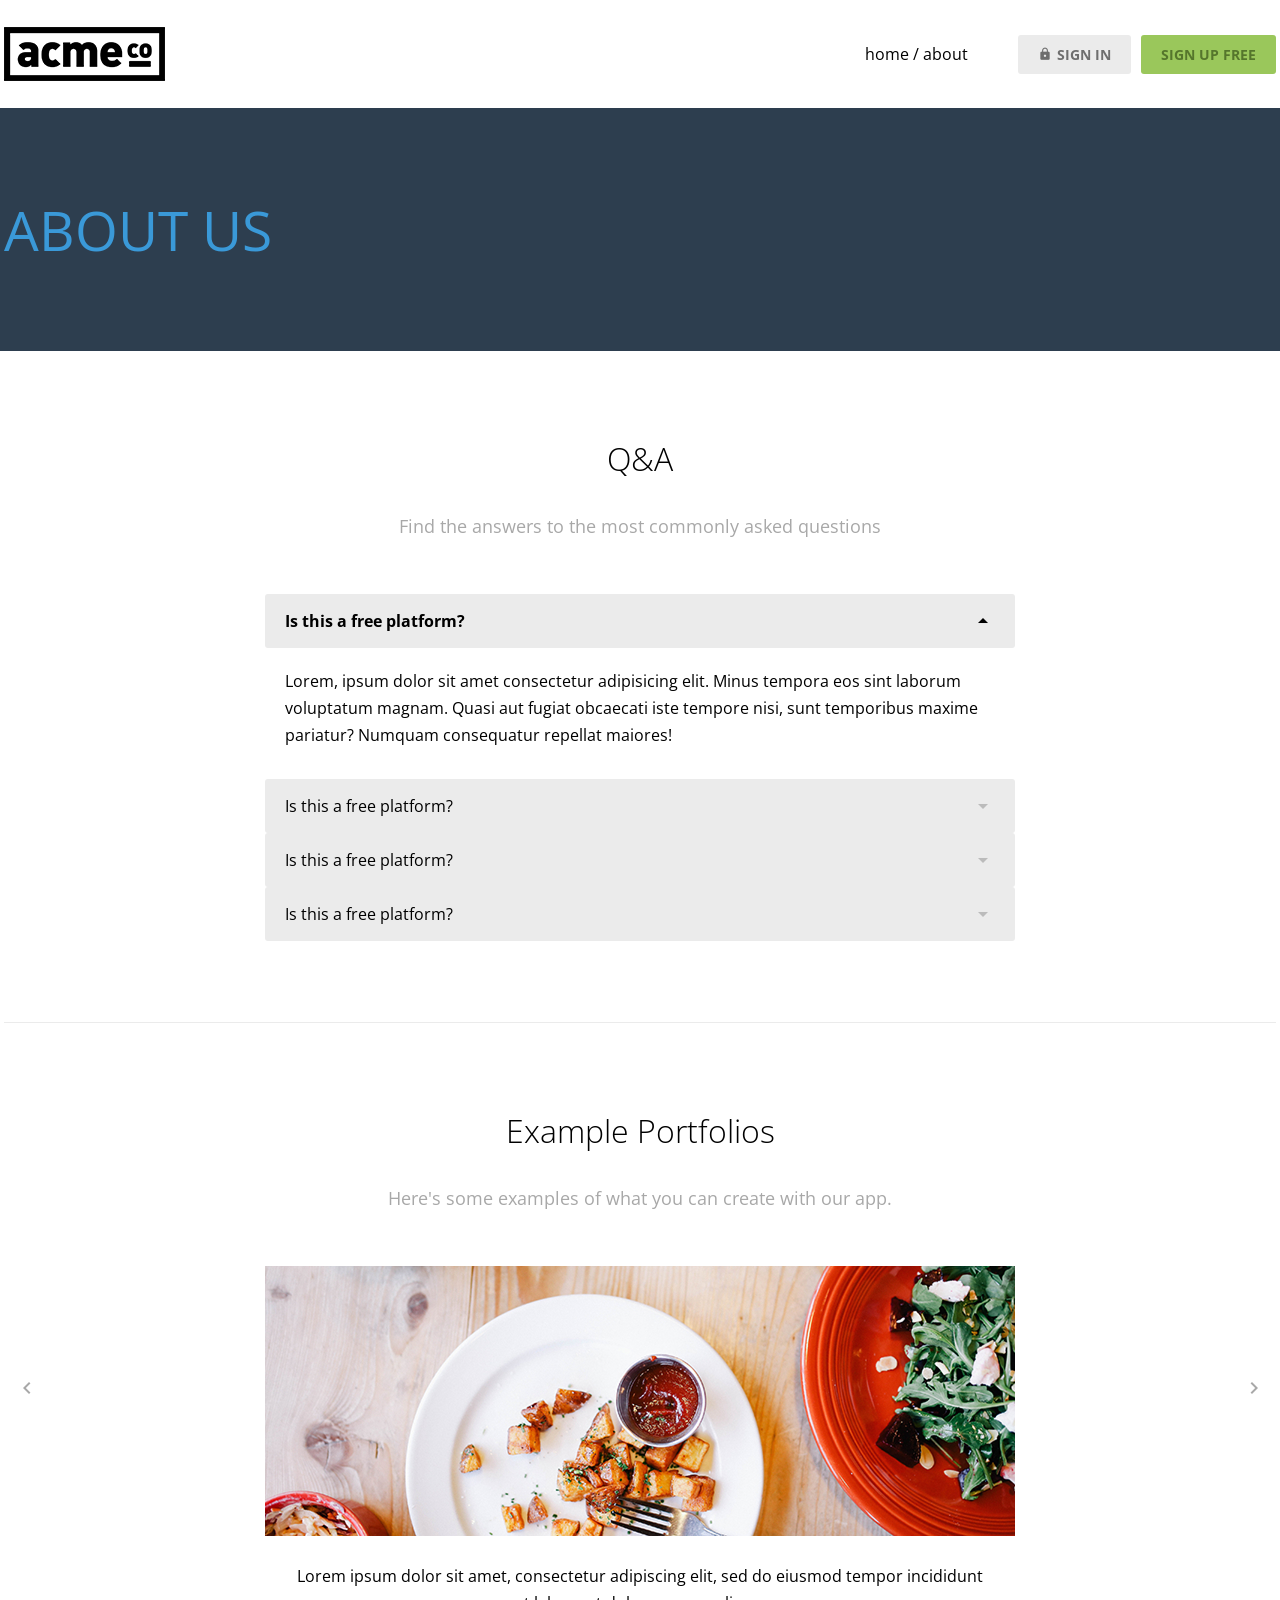
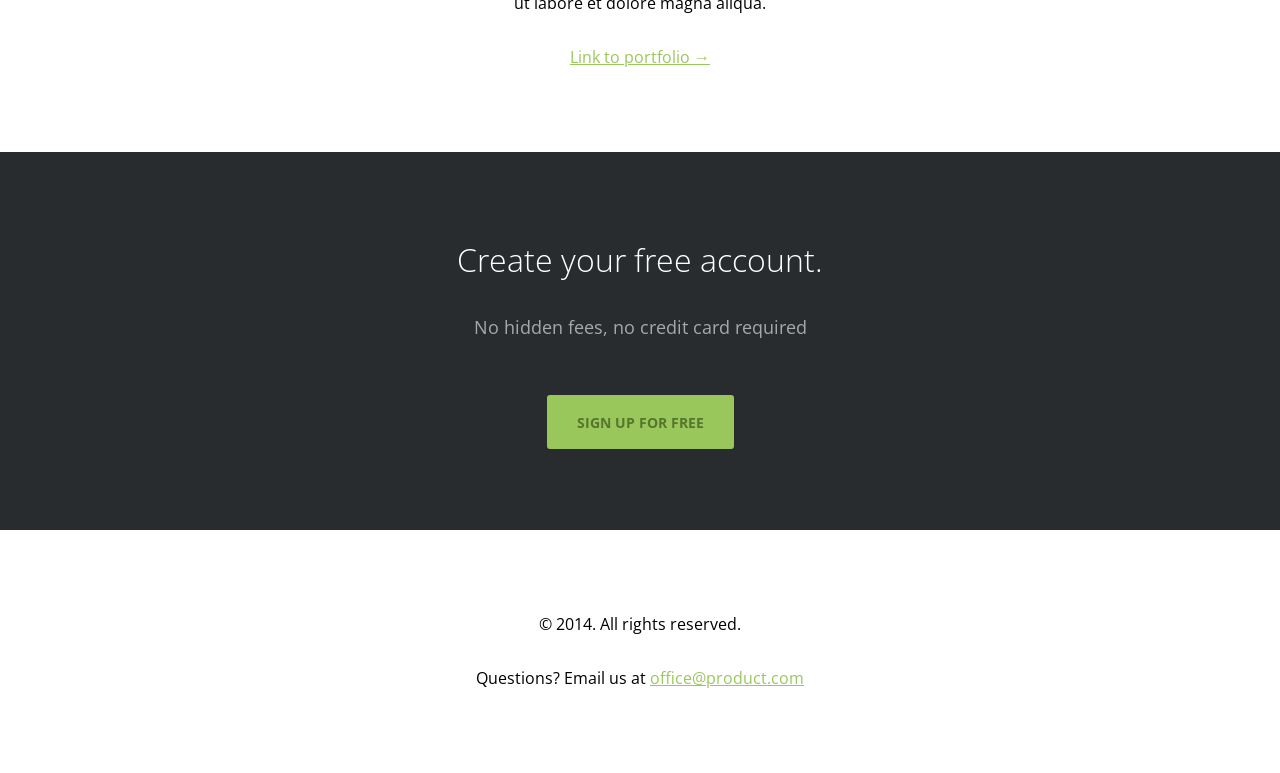
==== about.html @ c039abd8 "feat: about HTML/CSS 추가" ====
<!doctype html>
<html lang="en">
  <head>
    <meta charset="UTF-8" />
    <meta name="viewport" content="width=device-width, initial-scale=1.0" />
    <title>About - ACME</title>
    <link rel="preconnect" href="https://fonts.googleapis.com" />
    <link rel="preconnect" href="https://fonts.gstatic.com" crossorigin />
    <link
      href="https://fonts.googleapis.com/css2?family=Open+Sans:ital,wght@0,300..800;1,300..800&display=swap"
      rel="stylesheet"
    />
    <link href="https://fonts.googleapis.com/icon?family=Material+Icons" rel="stylesheet" />
    <link rel="stylesheet" href="css/common.css" />
    <link rel="stylesheet" href="css/about.css" />
  </head>

  <body>
    <header class="d-flex justify-content-between">
      <div class="container d-flex justify-content-between align-items-center">
        <h1 class="logo">
          <a href="index.html">
            <img src="images/logo.png" alt="ACME Logo" />
            <span class="hidden">ACME</span>
          </a>
        </h1>
        <nav>
          <ul class="d-flex align-items-center">
            <li>
              <a href="">home</a>
              /
              <a href="">about</a>
            </li>
            <li>
              <a href="#" class="btn btn-secondary">
                <span class="material-icons">lock</span>
                sign in
              </a>
            </li>
            <li>
              <a href="#" class="btn btn-primary">sign up free</a>
            </li>
          </ul>
        </nav>
      </div>
    </header>

    <main>
      <section class="hero inner-pd">
        <div class="container">
          <h2 class="text-heading-xl">about us</h2>
        </div>
      </section>
      <section class="qna container inner-pd">
        <div class="header d-flex flex-column g-1">
          <h3 class="text-body-l">Q&amp;A</h3>
          <p class="text-body-m-plus">Find the answers to the most commonly asked questions</p>
        </div>
        <ul class="qnalist">
          <li class="active">
            <h4 class="question">
              Is this a free platform?
              <span class="material-icons">arrow_drop_down</span>
            </h4>
            <div class="answer">
              <p>
                Lorem, ipsum dolor sit amet consectetur adipisicing elit. Minus tempora eos sint
                laborum voluptatum magnam. Quasi aut fugiat obcaecati iste tempore nisi, sunt
                temporibus maxime pariatur? Numquam consequatur repellat maiores!
              </p>
            </div>
          </li>
          <li>
            <h4 class="question">
              Is this a free platform?
              <span class="material-icons">arrow_drop_down</span>
            </h4>
            <div class="answer">
              <p>
                Lorem, ipsum dolor sit amet consectetur adipisicing elit. Minus tempora eos sint
                laborum voluptatum magnam. Quasi aut fugiat obcaecati iste tempore nisi, sunt
                temporibus maxime pariatur? Numquam consequatur repellat maiores!
              </p>
            </div>
          </li>
          <li>
            <h4 class="question">
              Is this a free platform?
              <span class="material-icons">arrow_drop_down</span>
            </h4>
            <div class="answer">
              <p>
                Lorem, ipsum dolor sit amet consectetur adipisicing elit. Minus tempora eos sint
                laborum voluptatum magnam. Quasi aut fugiat obcaecati iste tempore nisi, sunt
                temporibus maxime pariatur? Numquam consequatur repellat maiores!
              </p>
            </div>
          </li>
          <li>
            <h4 class="question">
              Is this a free platform?
              <span class="material-icons">arrow_drop_down</span>
            </h4>
            <div class="answer">
              <p>
                Lorem, ipsum dolor sit amet consectetur adipisicing elit. Minus tempora eos sint
                laborum voluptatum magnam. Quasi aut fugiat obcaecati iste tempore nisi, sunt
                temporibus maxime pariatur? Numquam consequatur repellat maiores!
              </p>
            </div>
          </li>
        </ul>
      </section>

      <hr class="container" />

      <section class="portfolio slidewrapper container inner-pd">
        <div class="header d-flex flex-column g-1">
          <h3 class="text-body-l">Example Portfolios</h3>
          <p class="text-body-m-plus">Here's some examples of what you can create with our app.</p>
        </div>
        <ul class="slidecontainer">
          <li>
            <img src="images/portfolio_01.jpg" alt="portfolio_01" />
            <p>
              Lorem ipsum dolor sit amet, consectetur adipiscing elit, sed do eiusmod tempor
              incididunt ut labore et dolore magna aliqua.
            </p>
            <a href="" class="text-link">Link to portfolio &rarr;</a>
          </li>
          <li>
            <img src="images/portfolio_01.jpg" alt="portfolio_01" />
            <p>
              Lorem ipsum dolor sit amet, consectetur adipiscing elit, sed do eiusmod tempor
              incididunt ut labore et dolore magna aliqua.
            </p>
            <a href="" class="text-link">Link to portfolio &rarr;</a>
          </li>
          <li>
            <img src="images/portfolio_01.jpg" alt="portfolio_01" />
            <p>
              Lorem ipsum dolor sit amet, consectetur adipiscing elit, sed do eiusmod tempor
              incididunt ut labore et dolore magna aliqua.
            </p>
            <a href="" class="text-link">Link to portfolio &rarr;</a>
          </li>
        </ul>

        <button type="button" class="button prev">
          <span class="material-icons">chevron_left</span>
        </button>

        <button type="button" class="button next">
          <span class="material-icons">chevron_right</span>
        </button>
      </section>

      <section class="cta inner-pd d-flex flex-column align-items-center g-2">
        <div class="content d-flex flex-column g-1">
          <h3 class="text-body-l">Create your free account.</h3>
          <p class="text-body-m-plus">No hidden fees, no credit card required</p>
        </div>
        <a href="#" class="btn btn-primary big">sign up for free</a>
      </section>
    </main>

    <footer class="inner-pd d-flex flex-column align-items-center g-1">
      <p>&copy; 2014. All rights reserved.</p>
      <p>Questions? Email us at <a href="#" class="text-link">office@product.com</a></p>
    </footer>
  </body>
</html>
---- css/common.css ----
@import url("normalize.css");
@import url("reset.css");
@import url("flex-utility.css");

:root {
  /* 
  디자인 참조 링크 : 
  https://www.figma.com/design/KoHPPsMvZQxFkoIPiuH5T0/MY-ACME?node-id=21-172&t=XXuLpfD0QjoBIcXL-1
   */

  /* Layout */
  --base-unit: 27px;
  --base-font: 16px;

  /* Color styles */
  --black: rgba(44, 44, 44, 1);
  --medium--gray: rgba(110, 110, 110, 1);
  --light--gray: rgba(168, 168, 168, 1);
  --super--light--gray: rgba(235, 235, 235, 1);
  --white: rgba(255, 255, 255, 1);

  --primary: rgba(154, 199, 91, 1);
  --secondary: rgba(85, 118, 44, 1);
  --hero: rgba(45, 62, 79, 1);
  --hero--title: rgba(58, 153, 216, 1);
  --medium-blue: rgba(67, 156, 207, 1);
  --light-blue: rgba(72, 157, 205, 1);
  --c-t-a: rgba(41, 44, 46, 1);

  /* Text-size styles */
  --heading--x-l: calc(var(--base-font) * 3.4375);
  --heading--s: calc(var(--base-font) * 1.5);
  --body--l: calc(var(--base-font) * 2);
  --body--m: var(--base-font);
  --body--m-plus: calc(var(--base-font) * 1.125);
  --nav--item: calc(var(--base-font) * 0.875);
  --link: var(--base-font);
  --button---secondary: calc(var(--base-font) * 0.875);
  --button---primary: calc(var(--base-font) * 0.875);
}

body {
  /* font-family: "Open Sans", sans-serif;
  font-size: var(--base-font);
  line-height: var(--base-unit); */
  font:
    var(--base-font)/var(--base-unit) "Open Sans",
    sans-serif;
}

/* 폰트 위계 */
.text-heading-xl {
  font-size: var(--heading--x-l);
  line-height: calc(var(--base-unit) * 3);
  color: var(--hero--title);
  text-transform: uppercase;
  letter-spacing: 2%;
}

.text-heading-s {
  font-size: var(--heading--s);
  line-height: var(--base-unit);
}

.text-body-l {
  font-size: var(--body--l);
  line-height: calc(var(--base-unit) * 2);
  font-weight: 300;
  text-align: center;
}

.text-body-m {
  font-size: var(--body--m);
  line-height: var(--base-unit);
}

.text-body-m-plus {
  font-size: var(--body--m-plus);
  line-height: var(--base-unit);
  text-align: center;
  color: var(--light--gray);
}

.text-nav {
  font-size: var(--nav--item);
  font-weight: bold;
  text-transform: uppercase;
}

.text-link {
  text-decoration: underline;
  font-size: var(--link);
  color: var(--primary);
}

/* 링크 버튼 */

.btn {
  height: 39px;
  background: var(--super--light--gray);
  border-radius: 3px;
  padding: 0 20px;
  display: inline-flex;
  color: var(--medium--gray);
  align-items: center;
  font-size: calc(var(--base-font) * 0.875);
  font-weight: bold;
  gap: 5px;
  text-transform: uppercase;
}

.btn .material-icons {
  font-size: 14px;
}

.btn.big {
  height: calc(var(--base-unit) * 2);
  padding: 0 30px;
}

.btn-primary {
  background: var(--primary);
  color: var(--secondary);
}

/* 폼 요소 */

.hero {
  background: var(--hero);
}

form {
  width: 350px;
  display: flex;
  flex-direction: column;
  gap: 10px;
}

form .field {
  height: calc(var(--base-unit) * 2);
  background: var(--white);
  border-radius: 3px;
  padding: 0 20px;
  display: flex;
  align-items: center;
  color: var(--light--gray);
}

form .field input {
  font-style: italic;
  color: var(--black);
}

form .field input::placeholder {
  color: var(--super--light--gray);
}

form button {
  height: calc(var(--base-unit) * 2);
  border: 1px solid var(--white);
  border-radius: 3px;
  text-transform: uppercase;
  font-size: var(--body--m-plus);
  font-weight: bold;
  color: var(--white);
  display: flex;
  justify-content: center;
  align-items: center;
}

/* 레이아웃 */

.container {
  width: 1272px;
  margin: 0 auto;
}

.inner-pd {
  padding: calc(var(--base-unit) * 3) 0;
}

.inner-top-pd {
  padding-top: calc(var(--base-unit) * 3);
}

hr {
  border: none;
  /* border-top: 1px solid var(--super--light--gray); */
  height: 1px;
  background: var(--super--light--gray);
}

section .header {
  margin-bottom: calc(var(--base-unit) * 2);
}

/* 헤더 */

body > header {
  background: var(--white);
  padding: var(--base-unit) 0;
  box-shadow: 0 4px 5px rgba(0, 0, 0, 0.1);
}

.hidden {
  position: absolute;
  clip-path: inset(50%);
  width: 1px;
  height: 1px;
  overflow: hidden;
}

header nav ul {
  gap: 10px;
}

header nav ul li:first-child {
  margin-right: 40px;
}

/* 슬라이드 */

.slidewrapper {
  position: relative;
  overflow: hidden;
}

.slidecontainer {
  width: 300%; /* js 부모 너비파악, 슬라이드 개수 파악, 너비 계산 지정할 예정 */
  display: flex;
  transition: 0.3s ease-out;
}

.slidecontainer li {
  width: 100%;
  display: flex;
  flex-direction: column;
  align-items: center;
  gap: var(--base-unit);
}

.slidecontainer li > p {
  width: 700px;
  text-align: center;
}

.slidewrapper button {
  width: 45px;
  height: 45px;
  display: flex;
  justify-content: center;
  align-items: center;
  color: var(--light--gray);
  cursor: pointer;
  position: absolute;
  top: 50%;
  transform: translateY(-50%);
}

.slidewrapper button.prev {
  left: 0;
}
.slidewrapper button.next {
  right: 0;
}

/* CTA */

.cta {
  background: var(--c-t-a);
}
.cta h3 {
  color: var(--white);
}
---- css/about.css ----
.qnalist {
  width: 750px;
  margin: 0 auto;
}

.qnalist li.active .question span {
  opacity: 1;
  transform: rotate(180deg);
}

.qnalist .question {
  background: var(--super--light--gray);
  height: calc(var(--base-unit) * 2);
  display: flex;
  justify-content: space-between;
  align-items: center;
  padding: 0 20px;
  border-radius: 3px;
}

.qnalist .question span {
  opacity: 0.2;
  color: #000;
  transition: 0.35s;
}

.qnalist .answer {
  display: flex;
  height: 0;
  overflow: hidden;
  flex-direction: column;
  gap: 27px;
  padding: 0 20px;
  background: var(--white);
  transition: 0.35s;
}

.qnalist li.active .question {
  font-weight: bold;
}

.qnalist li.active .answer {
  height: auto;
  padding: 20px 20px 30px;
}
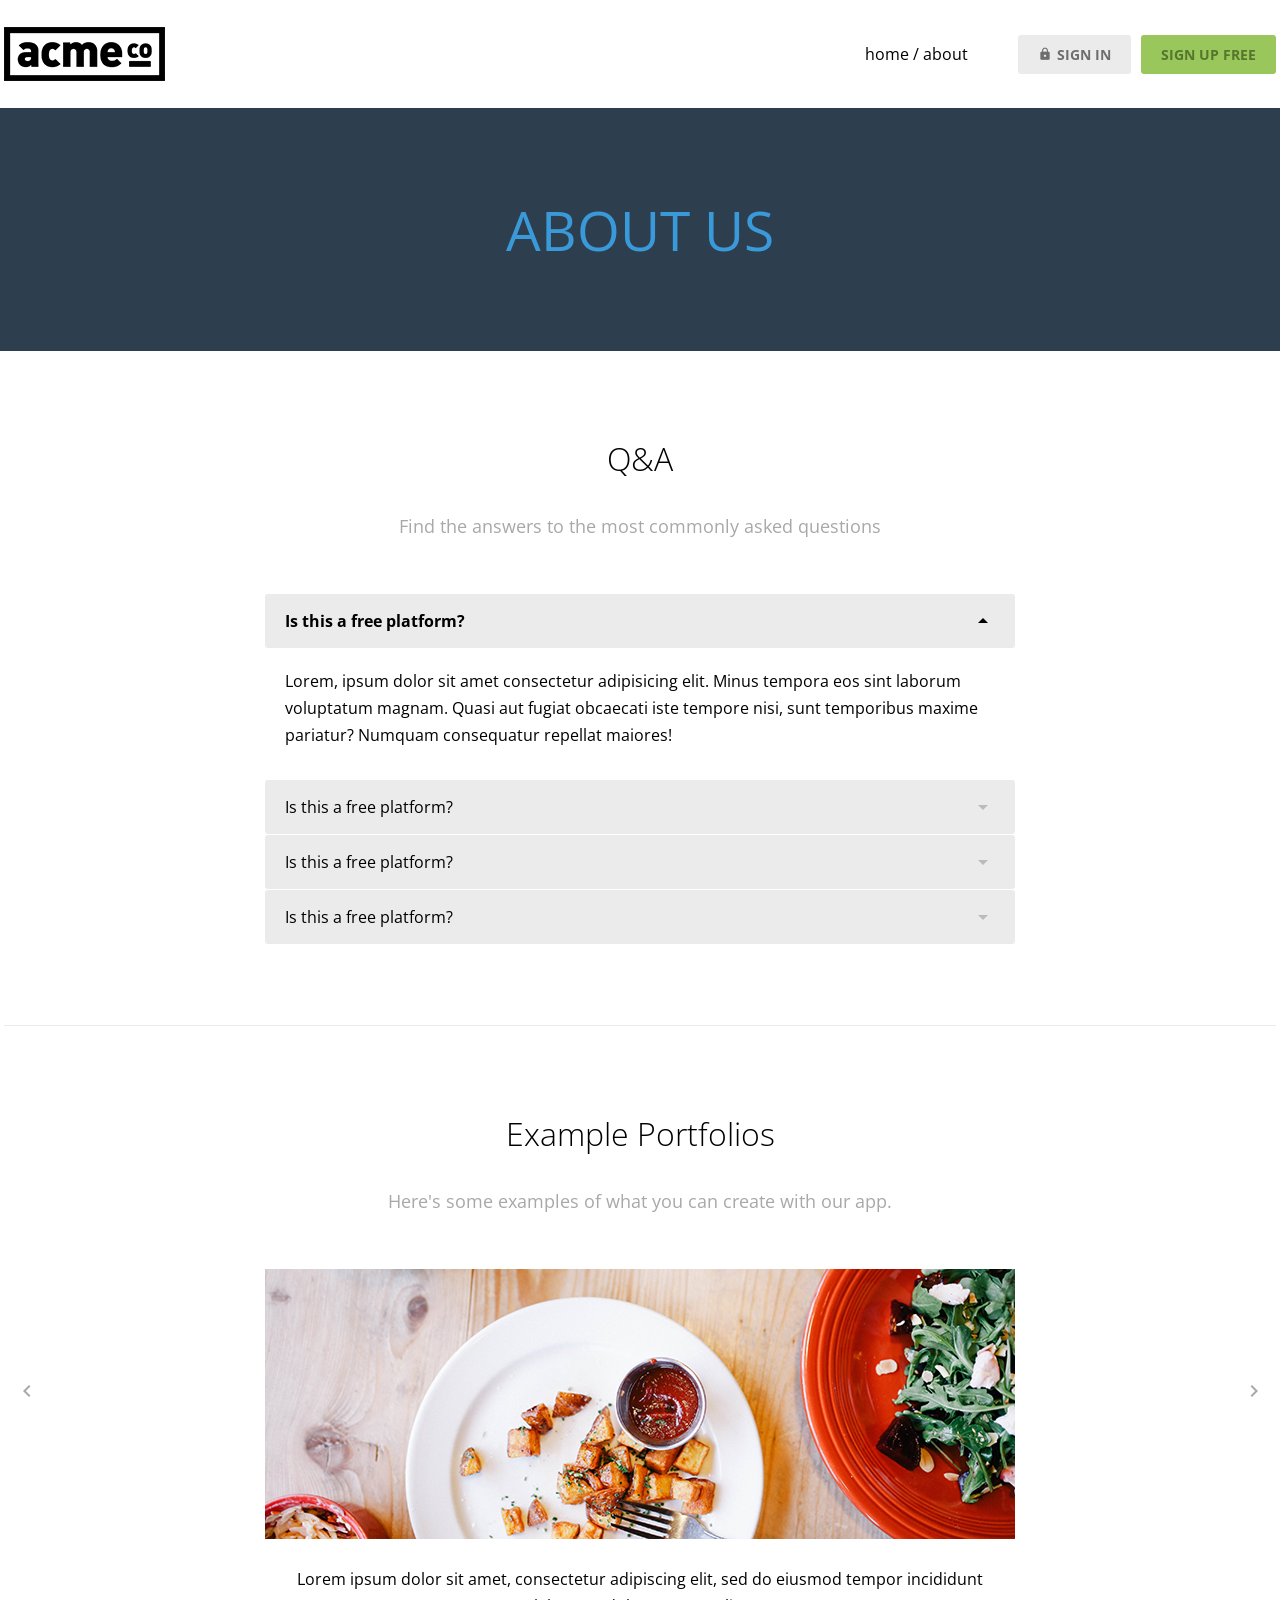
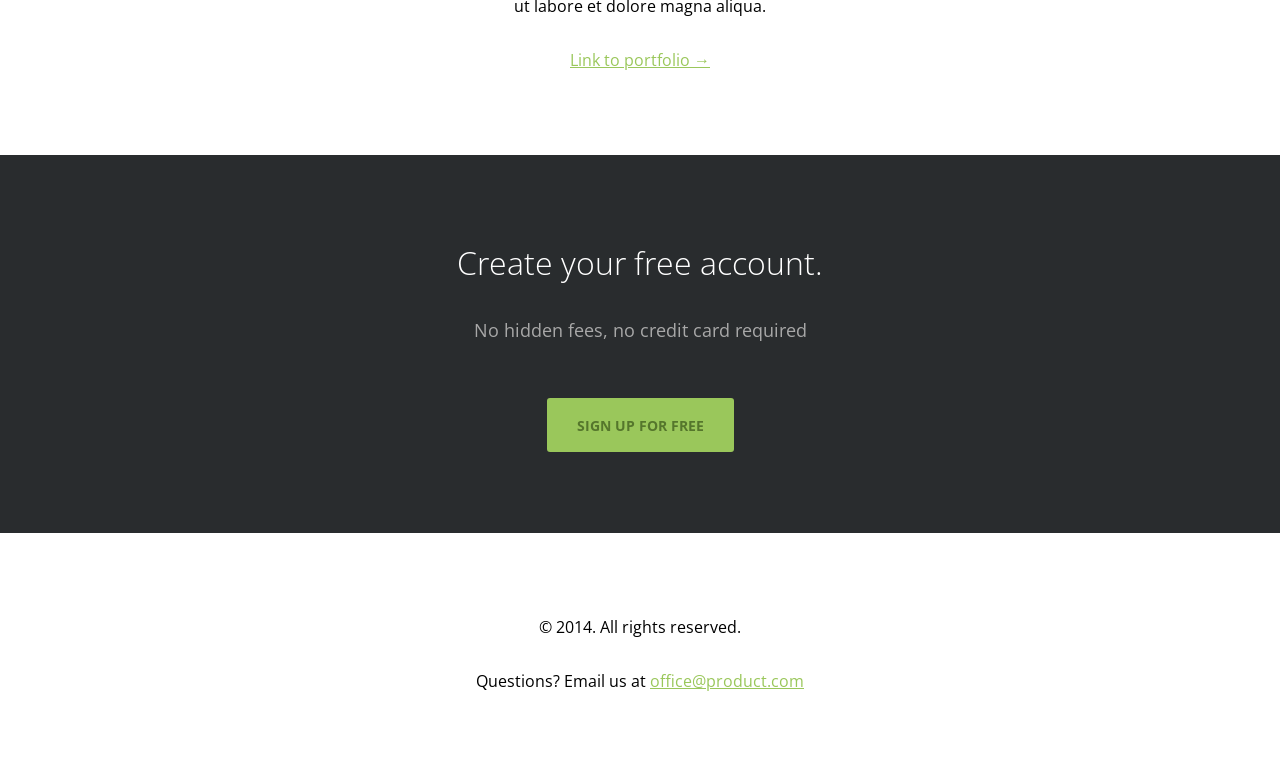
==== commit 6eefe9ca: "style: feedback 툴팁" ====
--- a/about.html
+++ b/about.html
@@ -48,7 +48,7 @@
     <main>
       <section class="hero inner-pd">
         <div class="container">
-          <h2 class="text-heading-xl">about us</h2>
+          <h2 class="text-heading-xl text-center">about us</h2>
         </div>
       </section>
       <section class="qna container inner-pd">
@@ -56,7 +56,7 @@
           <h3 class="text-body-l">Q&amp;A</h3>
           <p class="text-body-m-plus">Find the answers to the most commonly asked questions</p>
         </div>
-        <ul class="qnalist">
+        <ul class="qnalist d-flex flex-column">
           <li class="active">
             <h4 class="question">
               Is this a free platform?
--- a/css/common.css
+++ b/css/common.css
@@ -146,9 +146,19 @@
   color: var(--light--gray);
 }
 
+form .field label {
+  display: flex;
+}
+
 form .field input {
   font-style: italic;
   color: var(--black);
+  width: 100%;
+  outline: none;
+}
+
+form .field:focus-within {
+  box-shadow: inset 0 0 5px rgba(72, 0, 255, 0.7);
 }
 
 form .field input::placeholder {
--- a/css/about.css
+++ b/css/about.css
@@ -1,6 +1,7 @@
 .qnalist {
   width: 750px;
   margin: 0 auto;
+  gap: 1px;
 }
 
 .qnalist li.active .question span {
